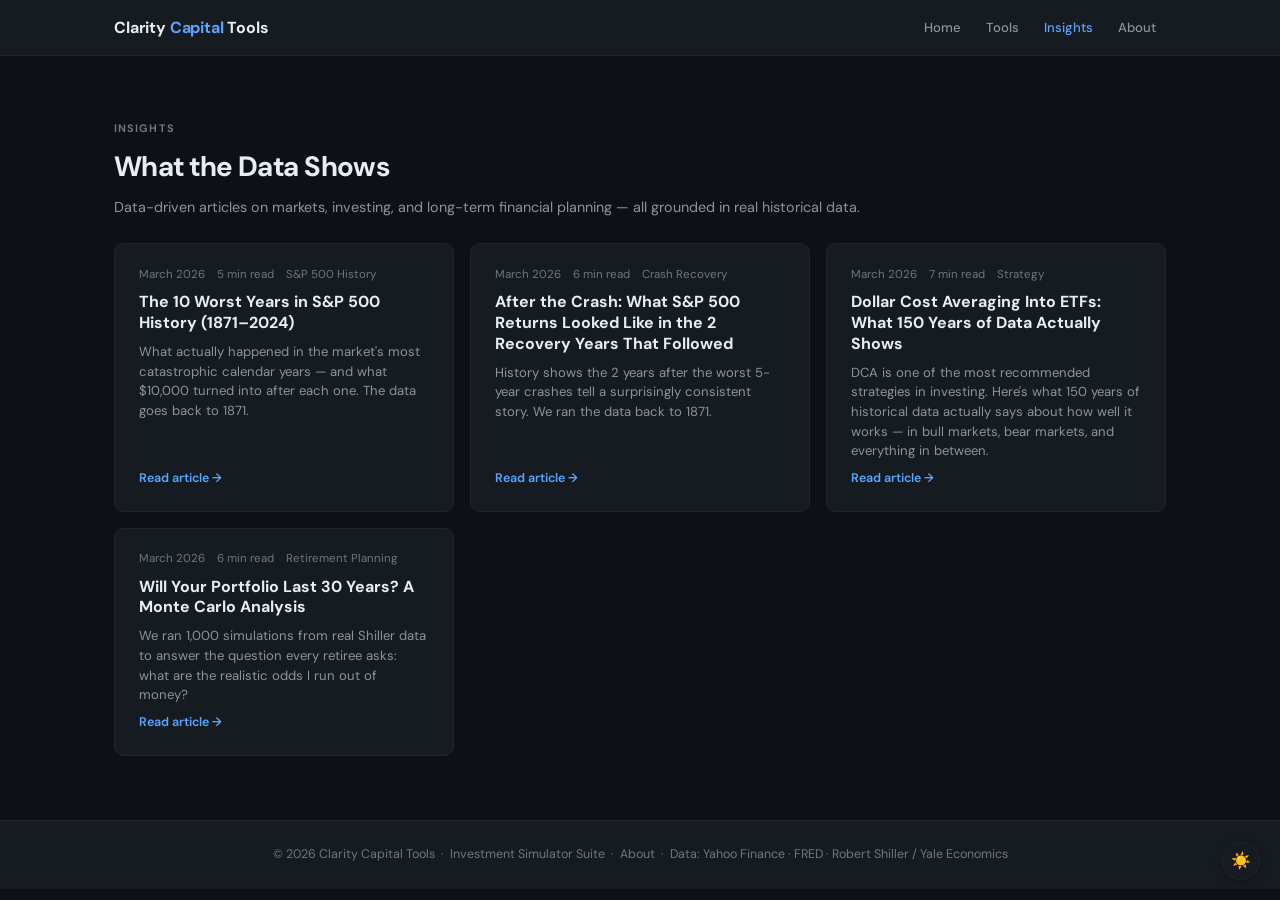
==== insights/index.html @ aa50500a "Initial commit: claritycapitaltools.com content site 9 pages built for SEO-driven root domain: - ind" ====
<!doctype html>
<html lang="en">
<head>
  <meta charset="utf-8" />
  <meta name="viewport" content="width=device-width, initial-scale=1" />
  <title>Insights — Data-Driven Financial Analysis · Clarity Capital Tools</title>
  <meta name="description" content="Data-driven articles on investing, market history, portfolio strategy, and long-term financial planning — all grounded in real historical data." />
  <link rel="canonical" href="https://claritycapitaltools.com/insights/" />
  <meta property="og:type" content="website" />
  <meta property="og:title" content="Insights — Clarity Capital Tools" />
  <meta property="og:description" content="Data-driven articles on investing, market history, and portfolio strategy. Grounded in real historical data back to 1871." />
  <meta property="og:url" content="https://claritycapitaltools.com/insights/" />
  <meta property="og:site_name" content="Clarity Capital Tools" />
  <meta name="twitter:card" content="summary" />
  <meta name="twitter:title" content="Insights — Clarity Capital Tools" />
  <meta name="twitter:description" content="Data-driven articles on investing and market history, grounded in 150+ years of real data." />
  <link rel="preconnect" href="https://fonts.googleapis.com" />
  <link rel="preconnect" href="https://fonts.gstatic.com" crossorigin />
  <link href="https://fonts.googleapis.com/css2?family=DM+Sans:ital,opsz,wght@0,9..40,400;0,9..40,500;0,9..40,600;0,9..40,700;1,9..40,400&display=swap" rel="stylesheet" />
  <link rel="stylesheet" href="../shared.css" />
  <script src="../theme-toggle.js"></script>
</head>
<body>
  <header class="site-header">
    <div class="header-inner">
      <a href="/" class="brand">Clarity <span>Capital</span> Tools</a>
      <nav class="site-nav">
        <a href="/">Home</a>
        <a href="/tools.html">Tools</a>
        <a href="/insights/" class="active">Insights</a>
        <a href="/about.html">About</a>
      </nav>
    </div>
  </header>

  <main>
    <div class="container">

      <div style="padding:2rem 0 1.5rem;">
        <div class="section-label">Insights</div>
        <h1 style="font-size:1.75rem;font-weight:700;letter-spacing:-.02em;margin-bottom:.4rem;">What the Data Shows</h1>
        <p style="color:var(--text2);font-size:.9rem;">Data-driven articles on markets, investing, and long-term financial planning — all grounded in real historical data.</p>
      </div>

      <div class="card-grid-2">
        <a href="/insights/sp500-worst-years.html" class="article-card">
          <div class="article-meta"><span>March 2026</span><span>5 min read</span><span>S&amp;P 500 History</span></div>
          <div class="article-title">The 10 Worst Years in S&amp;P 500 History (1871–2024)</div>
          <div class="article-summary">What actually happened in the market's most catastrophic calendar years — and what $10,000 turned into after each one. The data goes back to 1871.</div>
          <div class="article-cta">Read article →</div>
        </a>
        <a href="/insights/market-crash-recovery.html" class="article-card">
          <div class="article-meta"><span>March 2026</span><span>6 min read</span><span>Crash Recovery</span></div>
          <div class="article-title">After the Crash: What S&amp;P 500 Returns Looked Like in the 2 Recovery Years That Followed</div>
          <div class="article-summary">History shows the 2 years after the worst 5-year crashes tell a surprisingly consistent story. We ran the data back to 1871.</div>
          <div class="article-cta">Read article →</div>
        </a>
        <a href="/insights/dollar-cost-averaging.html" class="article-card">
          <div class="article-meta"><span>March 2026</span><span>7 min read</span><span>Strategy</span></div>
          <div class="article-title">Dollar Cost Averaging Into ETFs: What 150 Years of Data Actually Shows</div>
          <div class="article-summary">DCA is one of the most recommended strategies in investing. Here's what 150 years of historical data actually says about how well it works — in bull markets, bear markets, and everything in between.</div>
          <div class="article-cta">Read article →</div>
        </a>
        <a href="/insights/monte-carlo-retirement.html" class="article-card">
          <div class="article-meta"><span>March 2026</span><span>6 min read</span><span>Retirement Planning</span></div>
          <div class="article-title">Will Your Portfolio Last 30 Years? A Monte Carlo Analysis</div>
          <div class="article-summary">We ran 1,000 simulations from real Shiller data to answer the question every retiree asks: what are the realistic odds I run out of money?</div>
          <div class="article-cta">Read article →</div>
        </a>
      </div>

    </div>
  </main>

  <footer class="site-footer">
    <p>© 2026 Clarity Capital Tools &nbsp;·&nbsp;
    <a href="https://investsim.claritycapitaltools.com">Investment Simulator Suite</a> &nbsp;·&nbsp;
    <a href="/about.html">About</a> &nbsp;·&nbsp;
    Data: Yahoo Finance · FRED · Robert Shiller / Yale Economics</p>
  </footer>
</body>
</html>
---- shared.css ----
/* ── Clarity Capital Tools — shared.css ── */

/* Google Fonts loaded in HTML */

/* ── CSS variables ── */
:root {
  --bg:      #0d1117;
  --card:    #161b22;
  --border:  #21262d;
  --text:    #e6edf3;
  --text2:   #8b949e;
  --text3:   #6e7681;
  --accent:  #58a6ff;
  --green:   #3fb950;
  --red:     #f85149;
  --gold:    #d29922;
  --radius:  10px;
  --shadow:  0 1px 3px rgba(0,0,0,.4);
}
[data-theme="light"] {
  --bg:      #f6f8fa;
  --card:    #ffffff;
  --border:  #d0d7de;
  --text:    #1f2328;
  --text2:   #656d76;
  --text3:   #848d97;
  --accent:  #0969da;
  --green:   #1a7f37;
  --red:     #cf222e;
  --gold:    #9a6700;
  --shadow:  0 1px 3px rgba(0,0,0,.12);
}

/* ── reset ── */
*, *::before, *::after { box-sizing: border-box; margin: 0; padding: 0; }
html { font-size: 16px; }
body {
  font-family: 'DM Sans', system-ui, sans-serif;
  background: var(--bg);
  color: var(--text);
  line-height: 1.6;
  min-height: 100vh;
}
a { color: var(--accent); text-decoration: none; }
a:hover { text-decoration: underline; }
img { max-width: 100%; display: block; }

/* ── site header ── */
.site-header {
  border-bottom: 1px solid var(--border);
  background: var(--card);
  position: sticky;
  top: 0;
  z-index: 100;
}
.header-inner {
  max-width: 1100px;
  margin: 0 auto;
  padding: .75rem 1.5rem;
  display: flex;
  align-items: center;
  justify-content: space-between;
  gap: 1rem;
}
.brand {
  font-size: 1rem;
  font-weight: 700;
  color: var(--text);
  letter-spacing: -.01em;
  white-space: nowrap;
}
.brand:hover { text-decoration: none; color: var(--accent); }
.brand span { color: var(--accent); }

.site-nav { display: flex; gap: .25rem; align-items: center; flex-wrap: wrap; }
.site-nav a {
  font-size: .82rem;
  font-weight: 500;
  color: var(--text2);
  padding: .3rem .65rem;
  border-radius: 6px;
  transition: color .15s, background .15s;
}
.site-nav a:hover { color: var(--text); background: var(--bg); text-decoration: none; }
.site-nav a.active { color: var(--accent); }

/* ── container ── */
.container {
  max-width: 1100px;
  margin: 0 auto;
  padding: 2rem 1.5rem 4rem;
}
.container-narrow {
  max-width: 760px;
  margin: 0 auto;
  padding: 2.5rem 1.5rem 4rem;
}

/* ── hero ── */
.hero {
  text-align: center;
  padding: 4rem 1rem 2.5rem;
}
.hero-eyebrow {
  font-size: .72rem;
  font-weight: 700;
  text-transform: uppercase;
  letter-spacing: .12em;
  color: var(--accent);
  margin-bottom: .75rem;
}
.hero h1 {
  font-size: clamp(2rem, 5vw, 3rem);
  font-weight: 700;
  line-height: 1.15;
  letter-spacing: -.02em;
  margin-bottom: 1rem;
}
.hero p {
  font-size: 1.1rem;
  color: var(--text2);
  max-width: 620px;
  margin: 0 auto 1.75rem;
  line-height: 1.65;
}
.hero-actions { display: flex; gap: .75rem; justify-content: center; flex-wrap: wrap; }

/* ── buttons ── */
.btn {
  display: inline-flex;
  align-items: center;
  gap: .4rem;
  padding: .6rem 1.3rem;
  border-radius: 8px;
  font-size: .88rem;
  font-weight: 600;
  cursor: pointer;
  border: none;
  transition: opacity .15s, transform .1s;
}
.btn:hover { opacity: .88; transform: translateY(-1px); text-decoration: none; }
.btn-primary { background: var(--accent); color: #fff; }
[data-theme="light"] .btn-primary { color: #fff; }
.btn-outline { background: transparent; color: var(--text); border: 1px solid var(--border); }
.btn-outline:hover { border-color: var(--accent); color: var(--accent); }

/* ── section headings ── */
.section-head {
  margin-bottom: 1.5rem;
}
.section-head h2 {
  font-size: 1.35rem;
  font-weight: 700;
  letter-spacing: -.01em;
}
.section-head p {
  font-size: .88rem;
  color: var(--text2);
  margin-top: .3rem;
}
.section-label {
  font-size: .68rem;
  font-weight: 700;
  text-transform: uppercase;
  letter-spacing: .1em;
  color: var(--text3);
  margin-bottom: .5rem;
}

/* ── card grid ── */
.card-grid {
  display: grid;
  grid-template-columns: repeat(auto-fill, minmax(280px, 1fr));
  gap: 1rem;
}
.card-grid-2 {
  display: grid;
  grid-template-columns: repeat(auto-fill, minmax(340px, 1fr));
  gap: 1rem;
}

/* ── tool card ── */
.tool-card {
  background: var(--card);
  border: 1px solid var(--border);
  border-radius: var(--radius);
  padding: 1.25rem 1.35rem;
  display: flex;
  flex-direction: column;
  gap: .5rem;
  transition: border-color .15s, transform .15s, box-shadow .15s;
  color: var(--text);
}
.tool-card:hover {
  border-color: var(--accent);
  transform: translateY(-2px);
  box-shadow: 0 4px 16px rgba(0,0,0,.25);
  text-decoration: none;
  color: var(--text);
}
.tool-icon { font-size: 1.5rem; line-height: 1; }
.tool-name { font-size: .95rem; font-weight: 700; }
.tool-desc { font-size: .8rem; color: var(--text2); line-height: 1.5; }
.tool-tag  {
  display: inline-flex;
  align-items: center;
  font-size: .65rem;
  font-weight: 600;
  text-transform: uppercase;
  letter-spacing: .07em;
  padding: 2px 7px;
  border-radius: 4px;
  background: rgba(88,166,255,.1);
  color: var(--accent);
  align-self: flex-start;
  margin-top: auto;
}

/* ── feature card ── */
.feature-card {
  background: var(--card);
  border: 1px solid var(--border);
  border-radius: var(--radius);
  padding: 1.5rem;
}
.feature-icon { font-size: 1.75rem; margin-bottom: .75rem; }
.feature-title { font-size: 1rem; font-weight: 700; margin-bottom: .4rem; }
.feature-desc { font-size: .84rem; color: var(--text2); line-height: 1.55; }

/* ── article card ── */
.article-card {
  background: var(--card);
  border: 1px solid var(--border);
  border-radius: var(--radius);
  padding: 1.35rem 1.5rem;
  display: flex;
  flex-direction: column;
  gap: .5rem;
  color: var(--text);
  transition: border-color .15s, transform .15s;
}
.article-card:hover {
  border-color: var(--accent);
  transform: translateY(-2px);
  text-decoration: none;
  color: var(--text);
}
.article-meta { font-size: .72rem; color: var(--text3); display: flex; gap: .75rem; }
.article-title { font-size: 1rem; font-weight: 700; line-height: 1.3; }
.article-summary { font-size: .82rem; color: var(--text2); line-height: 1.5; }
.article-cta { font-size: .78rem; color: var(--accent); font-weight: 600; margin-top: auto; }

/* ── divider ── */
.divider { border: none; border-top: 1px solid var(--border); margin: 3rem 0; }

/* ── group label ── */
.group-label {
  font-size: .7rem;
  font-weight: 700;
  text-transform: uppercase;
  letter-spacing: .1em;
  color: var(--text3);
  padding: .4rem 0 .6rem;
  border-bottom: 1px solid var(--border);
  margin-bottom: .75rem;
}

/* ── article body ── */
.article-body { line-height: 1.75; }
.article-body h2 { font-size: 1.2rem; font-weight: 700; margin: 2rem 0 .6rem; }
.article-body h3 { font-size: 1rem; font-weight: 700; margin: 1.5rem 0 .5rem; }
.article-body p  { margin-bottom: 1rem; }
.article-body ul, .article-body ol { margin: 0 0 1rem 1.4rem; }
.article-body li { margin-bottom: .4rem; }
.article-body strong { font-weight: 700; }
.article-body em { font-style: italic; }
.article-body a { color: var(--accent); }
.article-body blockquote {
  border-left: 3px solid var(--accent);
  padding: .5rem 0 .5rem 1rem;
  margin: 1.25rem 0;
  color: var(--text2);
  font-style: italic;
}

/* ── data callout box ── */
.data-callout {
  background: var(--card);
  border: 1px solid var(--border);
  border-left: 3px solid var(--accent);
  border-radius: var(--radius);
  padding: 1rem 1.25rem;
  margin: 1.5rem 0;
  font-size: .88rem;
  color: var(--text2);
}
.data-callout strong { color: var(--text); }

/* ── tool CTA block ── */
.tool-cta {
  background: rgba(88,166,255,.07);
  border: 1px solid rgba(88,166,255,.2);
  border-radius: var(--radius);
  padding: 1.5rem;
  text-align: center;
  margin: 2.5rem 0 0;
}
[data-theme="light"] .tool-cta { background: rgba(9,105,218,.05); border-color: rgba(9,105,218,.2); }
.tool-cta h3 { font-size: 1rem; font-weight: 700; margin-bottom: .4rem; }
.tool-cta p  { font-size: .84rem; color: var(--text2); margin-bottom: 1rem; }

/* ── site footer ── */
.site-footer {
  border-top: 1px solid var(--border);
  background: var(--card);
  padding: 1.5rem;
  text-align: center;
  font-size: .78rem;
  color: var(--text3);
}
.site-footer a { color: var(--text3); }
.site-footer a:hover { color: var(--accent); }

/* ── responsive ── */
@media (max-width: 640px) {
  .header-inner { padding: .6rem 1rem; }
  .container, .container-narrow { padding: 1.5rem 1rem 3rem; }
  .hero { padding: 2.5rem .5rem 1.5rem; }
  .card-grid, .card-grid-2 { grid-template-columns: 1fr; }
}
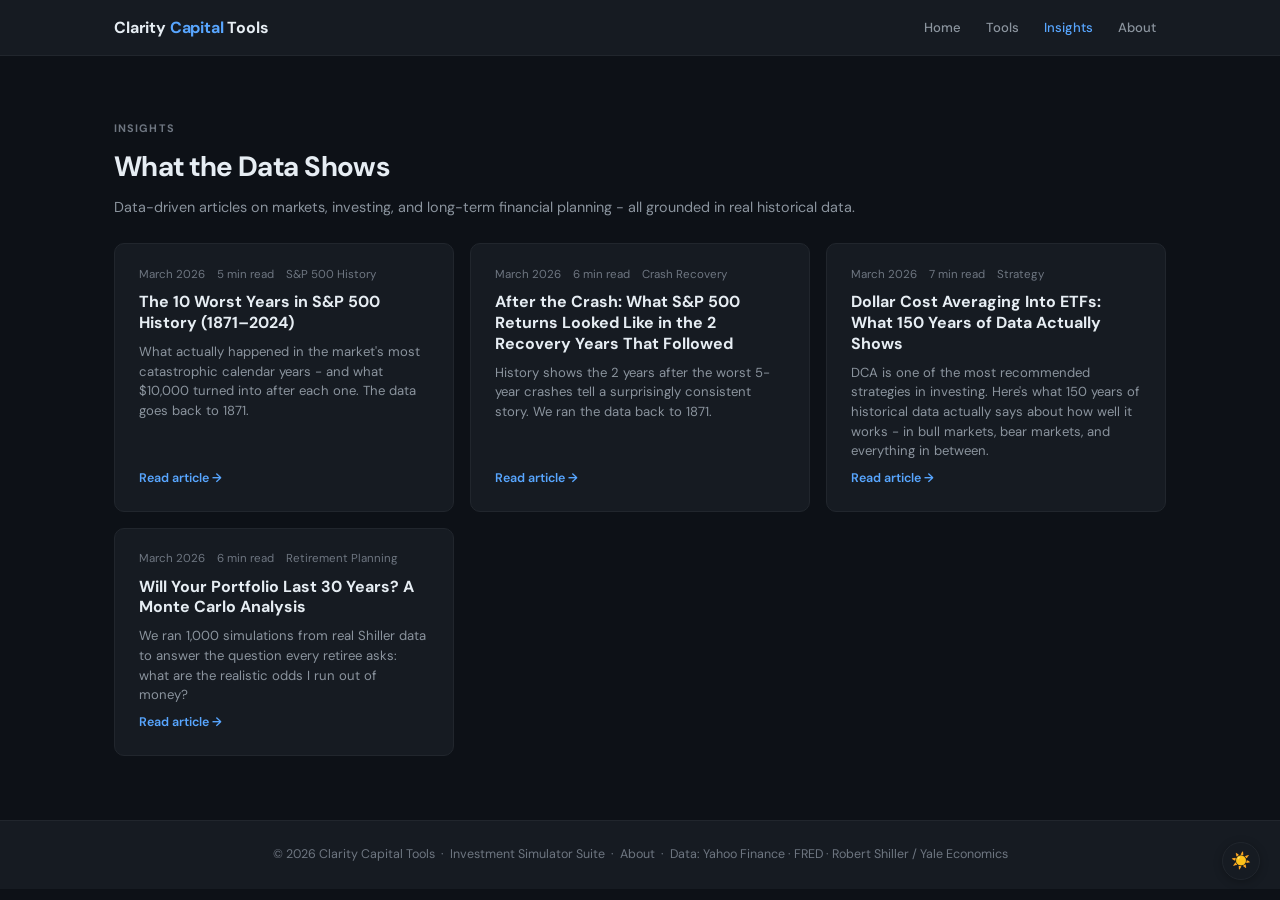
==== commit 522142c0: "Polish all pages: em dashes to hyphens, expand contractions, remove sign-up/free language, tighten c" ====
--- a/insights/index.html
+++ b/insights/index.html
@@ -3,16 +3,16 @@
 <head>
   <meta charset="utf-8" />
   <meta name="viewport" content="width=device-width, initial-scale=1" />
-  <title>Insights — Data-Driven Financial Analysis · Clarity Capital Tools</title>
-  <meta name="description" content="Data-driven articles on investing, market history, portfolio strategy, and long-term financial planning — all grounded in real historical data." />
+  <title>Insights - Data-Driven Financial Analysis · Clarity Capital Tools</title>
+  <meta name="description" content="Data-driven articles on investing, market history, portfolio strategy, and long-term financial planning - all grounded in real historical data." />
   <link rel="canonical" href="https://claritycapitaltools.com/insights/" />
   <meta property="og:type" content="website" />
-  <meta property="og:title" content="Insights — Clarity Capital Tools" />
+  <meta property="og:title" content="Insights - Clarity Capital Tools" />
   <meta property="og:description" content="Data-driven articles on investing, market history, and portfolio strategy. Grounded in real historical data back to 1871." />
   <meta property="og:url" content="https://claritycapitaltools.com/insights/" />
   <meta property="og:site_name" content="Clarity Capital Tools" />
   <meta name="twitter:card" content="summary" />
-  <meta name="twitter:title" content="Insights — Clarity Capital Tools" />
+  <meta name="twitter:title" content="Insights - Clarity Capital Tools" />
   <meta name="twitter:description" content="Data-driven articles on investing and market history, grounded in 150+ years of real data." />
   <link rel="preconnect" href="https://fonts.googleapis.com" />
   <link rel="preconnect" href="https://fonts.gstatic.com" crossorigin />
@@ -39,14 +39,14 @@
       <div style="padding:2rem 0 1.5rem;">
         <div class="section-label">Insights</div>
         <h1 style="font-size:1.75rem;font-weight:700;letter-spacing:-.02em;margin-bottom:.4rem;">What the Data Shows</h1>
-        <p style="color:var(--text2);font-size:.9rem;">Data-driven articles on markets, investing, and long-term financial planning — all grounded in real historical data.</p>
+        <p style="color:var(--text2);font-size:.9rem;">Data-driven articles on markets, investing, and long-term financial planning - all grounded in real historical data.</p>
       </div>
 
       <div class="card-grid-2">
         <a href="/insights/sp500-worst-years.html" class="article-card">
           <div class="article-meta"><span>March 2026</span><span>5 min read</span><span>S&amp;P 500 History</span></div>
           <div class="article-title">The 10 Worst Years in S&amp;P 500 History (1871–2024)</div>
-          <div class="article-summary">What actually happened in the market's most catastrophic calendar years — and what $10,000 turned into after each one. The data goes back to 1871.</div>
+          <div class="article-summary">What actually happened in the market's most catastrophic calendar years - and what $10,000 turned into after each one. The data goes back to 1871.</div>
           <div class="article-cta">Read article →</div>
         </a>
         <a href="/insights/market-crash-recovery.html" class="article-card">
@@ -58,7 +58,7 @@
         <a href="/insights/dollar-cost-averaging.html" class="article-card">
           <div class="article-meta"><span>March 2026</span><span>7 min read</span><span>Strategy</span></div>
           <div class="article-title">Dollar Cost Averaging Into ETFs: What 150 Years of Data Actually Shows</div>
-          <div class="article-summary">DCA is one of the most recommended strategies in investing. Here's what 150 years of historical data actually says about how well it works — in bull markets, bear markets, and everything in between.</div>
+          <div class="article-summary">DCA is one of the most recommended strategies in investing. Here's what 150 years of historical data actually says about how well it works - in bull markets, bear markets, and everything in between.</div>
           <div class="article-cta">Read article →</div>
         </a>
         <a href="/insights/monte-carlo-retirement.html" class="article-card">
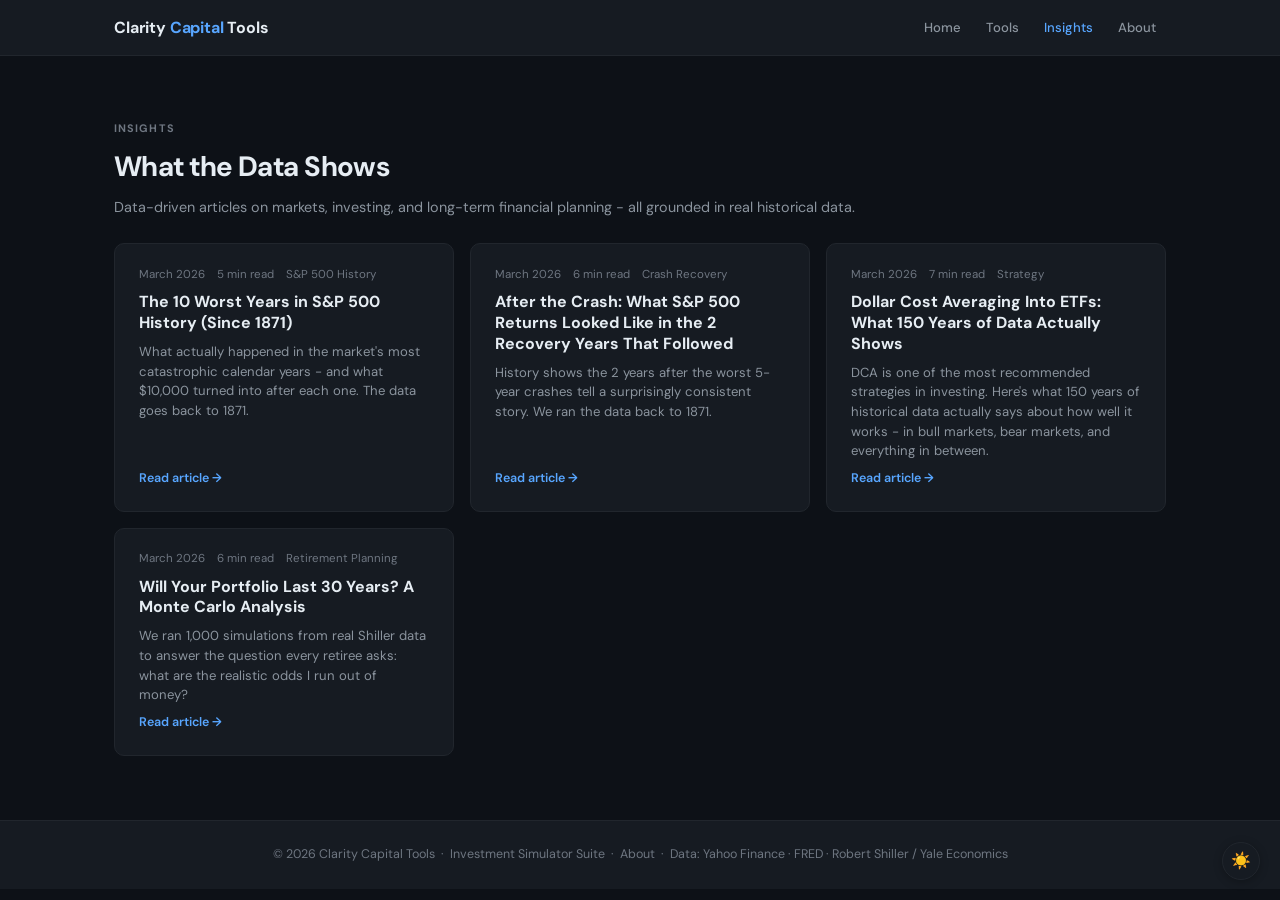
==== commit a24fbb3f: "Align tool names and data ranges with InvestSim Three consecutive reviews of InvestSim flagged that " ====
--- a/insights/index.html
+++ b/insights/index.html
@@ -45,7 +45,7 @@
       <div class="card-grid-2">
         <a href="/insights/sp500-worst-years.html" class="article-card">
           <div class="article-meta"><span>March 2026</span><span>5 min read</span><span>S&amp;P 500 History</span></div>
-          <div class="article-title">The 10 Worst Years in S&amp;P 500 History (1871–2024)</div>
+          <div class="article-title">The 10 Worst Years in S&amp;P 500 History (Since 1871)</div>
           <div class="article-summary">What actually happened in the market's most catastrophic calendar years - and what $10,000 turned into after each one. The data goes back to 1871.</div>
           <div class="article-cta">Read article →</div>
         </a>
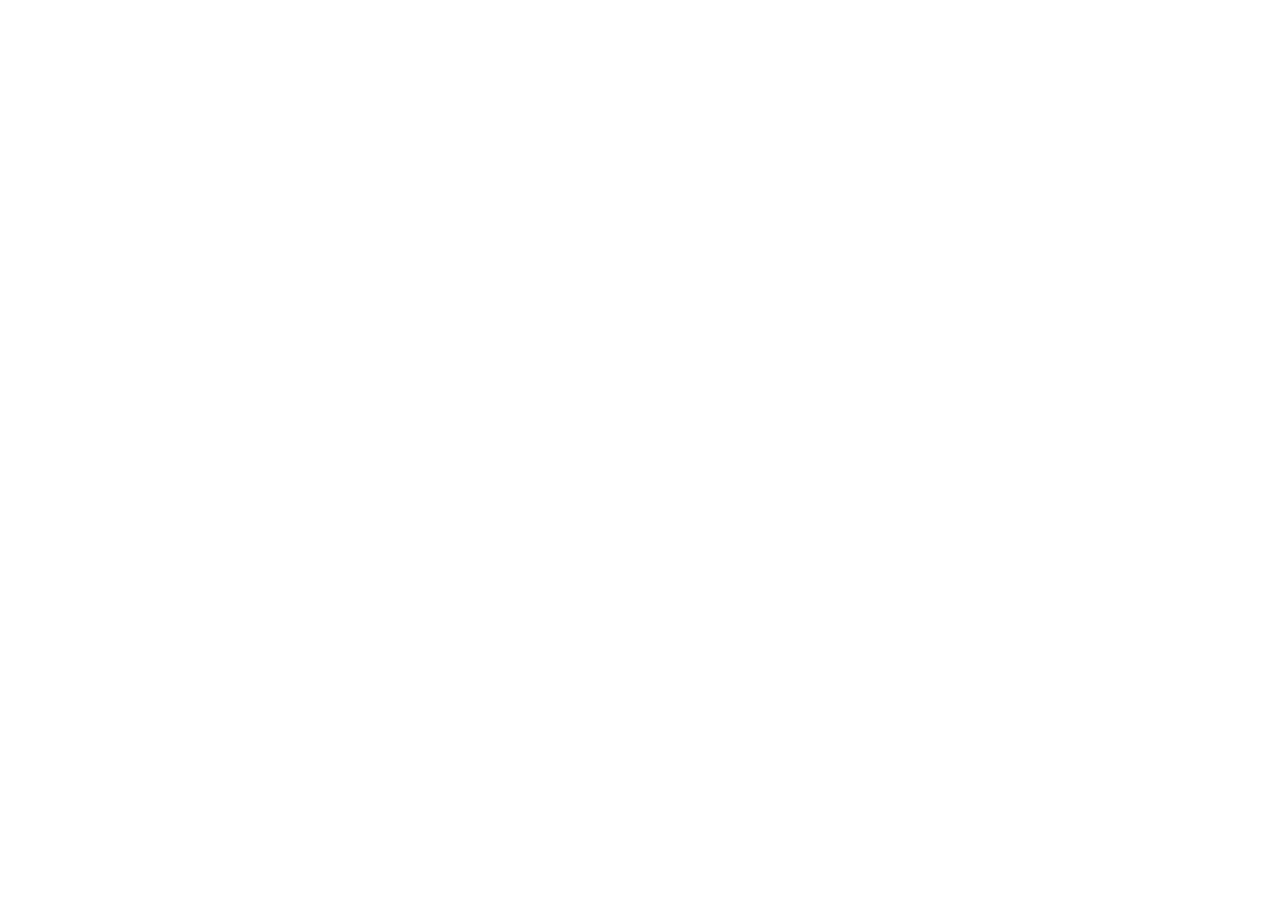
==== commit 37c3aa1d: "Strip Clarity to a launchpad; retire the Insights articles Homepage Hero is now just the name and on" ====
--- a/insights/index.html
+++ b/insights/index.html
@@ -1,82 +1,18 @@
 <!doctype html>
 <html lang="en">
 <head>
-  <meta charset="utf-8" />
-  <meta name="viewport" content="width=device-width, initial-scale=1" />
-  <title>Insights - Data-Driven Financial Analysis · Clarity Capital Tools</title>
-  <meta name="description" content="Data-driven articles on investing, market history, portfolio strategy, and long-term financial planning - all grounded in real historical data." />
-  <link rel="canonical" href="https://claritycapitaltools.com/insights/" />
-  <meta property="og:type" content="website" />
-  <meta property="og:title" content="Insights - Clarity Capital Tools" />
-  <meta property="og:description" content="Data-driven articles on investing, market history, and portfolio strategy. Grounded in real historical data back to 1871." />
-  <meta property="og:url" content="https://claritycapitaltools.com/insights/" />
-  <meta property="og:site_name" content="Clarity Capital Tools" />
-  <meta name="twitter:card" content="summary" />
-  <meta name="twitter:title" content="Insights - Clarity Capital Tools" />
-  <meta name="twitter:description" content="Data-driven articles on investing and market history, grounded in 150+ years of real data." />
-  <link rel="preconnect" href="https://fonts.googleapis.com" />
-  <link rel="preconnect" href="https://fonts.gstatic.com" crossorigin />
-  <link href="https://fonts.googleapis.com/css2?family=DM+Sans:ital,opsz,wght@0,9..40,400;0,9..40,500;0,9..40,600;0,9..40,700;1,9..40,400&display=swap" rel="stylesheet" />
-  <link rel="stylesheet" href="../shared.css" />
-  <script src="../theme-toggle.js"></script>
+<meta charset="utf-8" />
+<meta name="viewport" content="width=device-width, initial-scale=1" />
+<title>Moved &mdash; Clarity Capital Tools</title>
+<!-- The written article was retired. Readers are sent to the interactive tool
+     that answers the same question. Cross-domain canonical points at the new
+     home so search signals consolidate there.
+     A real 301 is better than this meta refresh -- add Cloudflare Redirect
+     Rules for /insights/* when convenient. -->
+<link rel="canonical" href="https://claritycapitaltools.com/investing" />
+<meta http-equiv="refresh" content="0; url=https://claritycapitaltools.com/investing" />
 </head>
 <body>
-  <header class="site-header">
-    <div class="header-inner">
-      <a href="/" class="brand">Clarity <span>Capital</span> Tools</a>
-      <nav class="site-nav">
-        <a href="/">Home</a>
-        <a href="/tools.html">Tools</a>
-        <a href="/insights/" class="active">Insights</a>
-        <a href="/about.html">About</a>
-      </nav>
-    </div>
-  </header>
-
-  <main>
-    <div class="container">
-
-      <div style="padding:2rem 0 1.5rem;">
-        <div class="section-label">Insights</div>
-        <h1 style="font-size:1.75rem;font-weight:700;letter-spacing:-.02em;margin-bottom:.4rem;">What the Data Shows</h1>
-        <p style="color:var(--text2);font-size:.9rem;">Data-driven articles on markets, investing, and long-term financial planning - all grounded in real historical data.</p>
-      </div>
-
-      <div class="card-grid-2">
-        <a href="/insights/sp500-worst-years.html" class="article-card">
-          <div class="article-meta"><span>March 2026</span><span>5 min read</span><span>S&amp;P 500 History</span></div>
-          <div class="article-title">The 10 Worst Years in S&amp;P 500 History (Since 1871)</div>
-          <div class="article-summary">What actually happened in the market's most catastrophic calendar years - and what $10,000 turned into after each one. The data goes back to 1871.</div>
-          <div class="article-cta">Read article →</div>
-        </a>
-        <a href="/insights/market-crash-recovery.html" class="article-card">
-          <div class="article-meta"><span>March 2026</span><span>6 min read</span><span>Crash Recovery</span></div>
-          <div class="article-title">After the Crash: What S&amp;P 500 Returns Looked Like in the 2 Recovery Years That Followed</div>
-          <div class="article-summary">History shows the 2 years after the worst 5-year crashes tell a surprisingly consistent story. We ran the data back to 1871.</div>
-          <div class="article-cta">Read article →</div>
-        </a>
-        <a href="/insights/dollar-cost-averaging.html" class="article-card">
-          <div class="article-meta"><span>March 2026</span><span>7 min read</span><span>Strategy</span></div>
-          <div class="article-title">Dollar Cost Averaging Into ETFs: What 150 Years of Data Actually Shows</div>
-          <div class="article-summary">DCA is one of the most recommended strategies in investing. Here's what 150 years of historical data actually says about how well it works - in bull markets, bear markets, and everything in between.</div>
-          <div class="article-cta">Read article →</div>
-        </a>
-        <a href="/insights/monte-carlo-retirement.html" class="article-card">
-          <div class="article-meta"><span>March 2026</span><span>6 min read</span><span>Retirement Planning</span></div>
-          <div class="article-title">Will Your Portfolio Last 30 Years? A Monte Carlo Analysis</div>
-          <div class="article-summary">We ran 1,000 simulations from real Shiller data to answer the question every retiree asks: what are the realistic odds I run out of money?</div>
-          <div class="article-cta">Read article →</div>
-        </a>
-      </div>
-
-    </div>
-  </main>
-
-  <footer class="site-footer">
-    <p>© 2026 Clarity Capital Tools &nbsp;·&nbsp;
-    <a href="https://investsim.claritycapitaltools.com">Investment Simulator Suite</a> &nbsp;·&nbsp;
-    <a href="/about.html">About</a> &nbsp;·&nbsp;
-    Data: Yahoo Finance · FRED · Robert Shiller / Yale Economics</p>
-  </footer>
+<p>This has moved to <a href="https://claritycapitaltools.com/investing">Historical Investing Tools</a>.</p>
 </body>
 </html>
